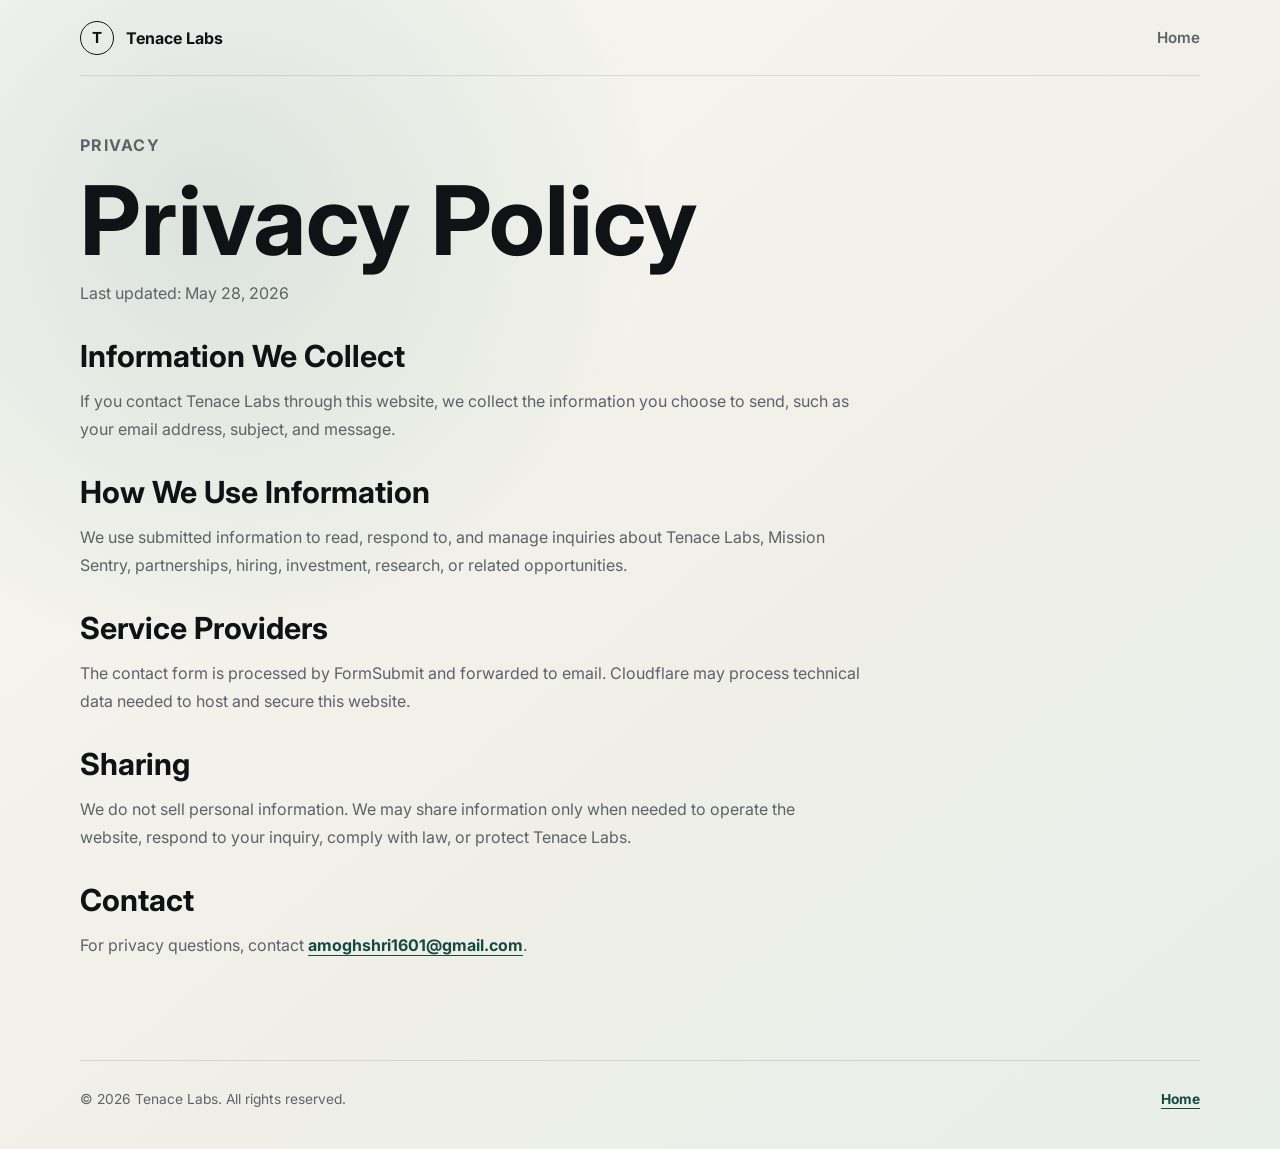
==== privacy.html @ 603c2ae4 "Add site footer and privacy policy" ====
<!doctype html>
<html lang="en">
  <head>
    <meta charset="utf-8">
    <meta name="viewport" content="width=device-width, initial-scale=1">
    <meta
      name="description"
      content="Privacy policy for Tenace Labs."
    >
    <title>Privacy | Tenace Labs</title>
    <link rel="preconnect" href="https://fonts.googleapis.com">
    <link rel="preconnect" href="https://fonts.gstatic.com" crossorigin>
    <link
      href="https://fonts.googleapis.com/css2?family=Inter:wght@400;500;600;700&display=swap"
      rel="stylesheet"
    >
    <link rel="stylesheet" href="styles.css">
  </head>
  <body>
    <main class="page-shell">
      <header class="site-header" aria-label="Primary">
        <a class="brand" href="/" aria-label="Tenace Labs home">
          <span class="brand-mark" aria-hidden="true">T</span>
          <span>Tenace Labs</span>
        </a>
        <nav class="nav-links" aria-label="Site">
          <a href="/">Home</a>
        </nav>
      </header>

      <article class="legal-page">
        <p class="eyebrow">Privacy</p>
        <h1>Privacy Policy</h1>
        <p>Last updated: May 28, 2026</p>

        <h2>Information We Collect</h2>
        <p>
          If you contact Tenace Labs through this website, we collect the information you choose to send,
          such as your email address, subject, and message.
        </p>

        <h2>How We Use Information</h2>
        <p>
          We use submitted information to read, respond to, and manage inquiries about Tenace Labs,
          Mission Sentry, partnerships, hiring, investment, research, or related opportunities.
        </p>

        <h2>Service Providers</h2>
        <p>
          The contact form is processed by FormSubmit and forwarded to email. Cloudflare may process
          technical data needed to host and secure this website.
        </p>

        <h2>Sharing</h2>
        <p>
          We do not sell personal information. We may share information only when needed to operate the
          website, respond to your inquiry, comply with law, or protect Tenace Labs.
        </p>

        <h2>Contact</h2>
        <p>
          For privacy questions, contact
          <a href="mailto:amoghshri1601@gmail.com">amoghshri1601@gmail.com</a>.
        </p>
      </article>

      <footer class="site-footer">
        <p>&copy; 2026 Tenace Labs. All rights reserved.</p>
        <nav aria-label="Legal">
          <a href="/">Home</a>
        </nav>
      </footer>
    </main>
  </body>
</html>
---- styles.css ----
:root {
  color-scheme: light;
  --bg: #f8f7f2;
  --ink: #101316;
  --muted: #5c6369;
  --line: #d9d6ca;
  --accent: #1e6b5a;
  --accent-dark: #154a40;
  --surface: #ffffff;
  --shadow: 0 24px 70px rgba(20, 24, 28, 0.08);
}

* {
  box-sizing: border-box;
}

html {
  scroll-behavior: smooth;
}

body {
  min-width: 320px;
  margin: 0;
  font-family: Inter, ui-sans-serif, system-ui, -apple-system, BlinkMacSystemFont, "Segoe UI", sans-serif;
  color: var(--ink);
  background:
    radial-gradient(circle at 16% 18%, rgba(30, 107, 90, 0.12), transparent 28rem),
    linear-gradient(140deg, #f8f7f2 0%, #f0efe8 54%, #e8eee9 100%);
}

a {
  color: inherit;
}

.page-shell {
  width: min(1120px, calc(100% - 40px));
  min-height: 100vh;
  margin: 0 auto;
  display: flex;
  flex-direction: column;
}

.site-header {
  min-height: 76px;
  display: flex;
  align-items: center;
  justify-content: space-between;
  gap: 24px;
  border-bottom: 1px solid rgba(16, 19, 22, 0.1);
}

.brand,
.nav-links,
.hero-actions,
.launch-badge {
  display: flex;
  align-items: center;
}

.brand {
  gap: 12px;
  font-weight: 700;
  text-decoration: none;
}

.brand-mark {
  width: 34px;
  height: 34px;
  display: inline-grid;
  place-items: center;
  border: 1px solid var(--ink);
  border-radius: 50%;
  font-size: 0.95rem;
}

.nav-links {
  gap: 20px;
  font-size: 0.95rem;
  font-weight: 600;
}

.nav-links a {
  color: var(--muted);
  text-decoration: none;
}

.nav-links a:hover {
  color: var(--ink);
}

.hero {
  display: grid;
  padding: 44px 0 104px;
}

.hero-grid {
  display: grid;
  grid-template-columns: minmax(0, 1fr) minmax(280px, 390px);
  align-items: start;
  gap: 40px;
}

.launch-badge {
  justify-self: end;
  max-width: 390px;
  gap: 14px;
  padding: 10px;
  color: var(--ink);
  background: rgba(255, 255, 255, 0.56);
  border: 1px solid rgba(16, 19, 22, 0.14);
  border-radius: 8px;
  box-shadow: var(--shadow);
  font-size: 0.82rem;
  font-weight: 700;
  line-height: 1.25;
  text-decoration: none;
}

.launch-logos {
  display: grid;
  grid-template-columns: 88px 44px;
  align-items: center;
  gap: 10px;
  flex: 0 0 auto;
}

.launch-logos img {
  display: block;
  width: 100%;
  max-height: 38px;
  object-fit: contain;
}

.launch-logos img:last-child {
  aspect-ratio: 1;
}

.launch-badge:hover {
  border-color: rgba(16, 19, 22, 0.34);
}

.eyebrow,
.section-label {
  margin: 0;
  color: var(--accent-dark);
  font-size: 0.78rem;
  font-weight: 700;
  letter-spacing: 0.08em;
  text-transform: uppercase;
}

h1,
h2,
p {
  overflow-wrap: anywhere;
}

h1 {
  max-width: 960px;
  margin: 20px 0 0;
  font-size: clamp(4rem, 14vw, 10.5rem);
  line-height: 0.9;
  letter-spacing: 0;
}

.hero-copy {
  max-width: 680px;
  margin: 30px 0 0;
  color: var(--muted);
  font-size: clamp(1.15rem, 2.2vw, 1.65rem);
  line-height: 1.45;
}

.project-note {
  max-width: 620px;
  margin: 18px 0 0;
  color: var(--ink);
  font-size: clamp(1rem, 1.6vw, 1.18rem);
  font-weight: 500;
  line-height: 1.55;
}

.project-note strong {
  color: var(--accent-dark);
  font-weight: 800;
}

.hero-actions {
  flex-wrap: wrap;
  gap: 14px;
  margin-top: 36px;
}

.button {
  min-height: 48px;
  display: inline-flex;
  align-items: center;
  justify-content: center;
  border-radius: 6px;
  padding: 0 20px;
  font-weight: 700;
  text-decoration: none;
  transition: transform 160ms ease, border-color 160ms ease, background 160ms ease;
}

.button:hover {
  transform: translateY(-1px);
}

.button.primary {
  color: #ffffff;
  background: var(--accent);
  border: 1px solid var(--accent);
}

.button.primary:hover {
  background: var(--accent-dark);
  border-color: var(--accent-dark);
}

.button.secondary {
  color: var(--ink);
  background: rgba(255, 255, 255, 0.54);
  border: 1px solid rgba(16, 19, 22, 0.18);
}

.button.secondary:hover {
  border-color: rgba(16, 19, 22, 0.38);
}

.content-section,
.contact-section {
  display: grid;
  grid-template-columns: minmax(220px, 0.8fr) minmax(0, 1.2fr);
  align-items: center;
  gap: 48px;
  padding: 52px 0;
  border-top: 1px solid rgba(16, 19, 22, 0.12);
}

h2 {
  margin: 10px 0 0;
  font-size: clamp(1.7rem, 4vw, 3rem);
  line-height: 1.04;
}

.content-section p:not(.section-label) {
  max-width: 680px;
  margin: 0;
  color: var(--muted);
  font-size: clamp(1.05rem, 1.8vw, 1.3rem);
  line-height: 1.65;
}

.contact-section {
  padding-bottom: 72px;
}

.contact-section p {
  max-width: 420px;
  margin: 16px 0 0;
  color: var(--muted);
  font-size: 1rem;
  line-height: 1.6;
}

.contact-section a {
  color: var(--accent-dark);
  font-weight: 700;
  text-underline-offset: 4px;
}

.inquiry-form {
  display: grid;
  gap: 16px;
}

.form-honey {
  position: absolute;
  left: -9999px;
}

.inquiry-form label {
  display: grid;
  gap: 8px;
}

.inquiry-form span {
  color: var(--muted);
  font-size: 0.82rem;
  font-weight: 700;
}

.inquiry-form input,
.inquiry-form textarea {
  width: 100%;
  border: 1px solid rgba(16, 19, 22, 0.18);
  border-radius: 6px;
  padding: 13px 14px;
  color: var(--ink);
  background: rgba(255, 255, 255, 0.72);
  font: inherit;
  line-height: 1.45;
  outline: none;
}

.inquiry-form textarea {
  resize: vertical;
  min-height: 148px;
}

.inquiry-form input:focus,
.inquiry-form textarea:focus {
  border-color: var(--accent);
  box-shadow: 0 0 0 3px rgba(30, 107, 90, 0.14);
}

.inquiry-form .button {
  width: fit-content;
  cursor: pointer;
}

.form-note {
  margin: -4px 0 0;
  color: var(--muted);
  font-size: 0.82rem;
  line-height: 1.5;
}

.site-footer {
  display: grid;
  grid-template-columns: auto auto;
  gap: 12px 28px;
  align-items: start;
  padding: 28px 0 40px;
  border-top: 1px solid rgba(16, 19, 22, 0.12);
  color: var(--muted);
  font-size: 0.86rem;
  line-height: 1.5;
}

.site-footer p {
  margin: 0;
}

.site-footer nav {
  justify-self: end;
}

.site-footer a,
.legal-page a {
  color: var(--accent-dark);
  font-weight: 700;
  text-underline-offset: 4px;
}

.footer-disclaimer {
  grid-column: 1 / -1;
  max-width: 760px;
}

.legal-page {
  max-width: 780px;
  padding: 56px 0 84px;
}

.legal-page h1 {
  margin-top: 18px;
  font-size: clamp(3rem, 8vw, 6rem);
}

.legal-page h2 {
  margin-top: 34px;
  font-size: clamp(1.35rem, 2.5vw, 1.9rem);
}

.legal-page p {
  color: var(--muted);
  font-size: 1rem;
  line-height: 1.7;
}

@media (max-width: 720px) {
  .page-shell {
    width: min(100% - 28px, 1120px);
  }

  .site-header {
    min-height: 68px;
  }

  .nav-links {
    gap: 14px;
    font-size: 0.9rem;
  }

  .hero {
    padding: 40px 0 72px;
  }

  .hero-grid {
    grid-template-columns: 1fr;
    gap: 28px;
  }

  h1 {
    font-size: clamp(3.35rem, 19vw, 7rem);
  }

  .content-section,
  .contact-section {
    grid-template-columns: 1fr;
    gap: 20px;
    padding: 42px 0;
  }

  .site-footer {
    grid-template-columns: 1fr;
  }

  .site-footer nav {
    justify-self: start;
  }
}

@media (max-width: 460px) {
  .site-header {
    align-items: flex-start;
    flex-direction: column;
    justify-content: center;
    gap: 10px;
    padding: 16px 0;
  }

  .hero {
    padding-top: 36px;
  }

  .hero-grid {
    gap: 24px;
  }

  .button {
    width: 100%;
  }

  .launch-badge {
    align-items: flex-start;
    flex-direction: column;
    justify-self: stretch;
    max-width: 100%;
  }

  .inquiry-form .button {
    width: 100%;
  }
}
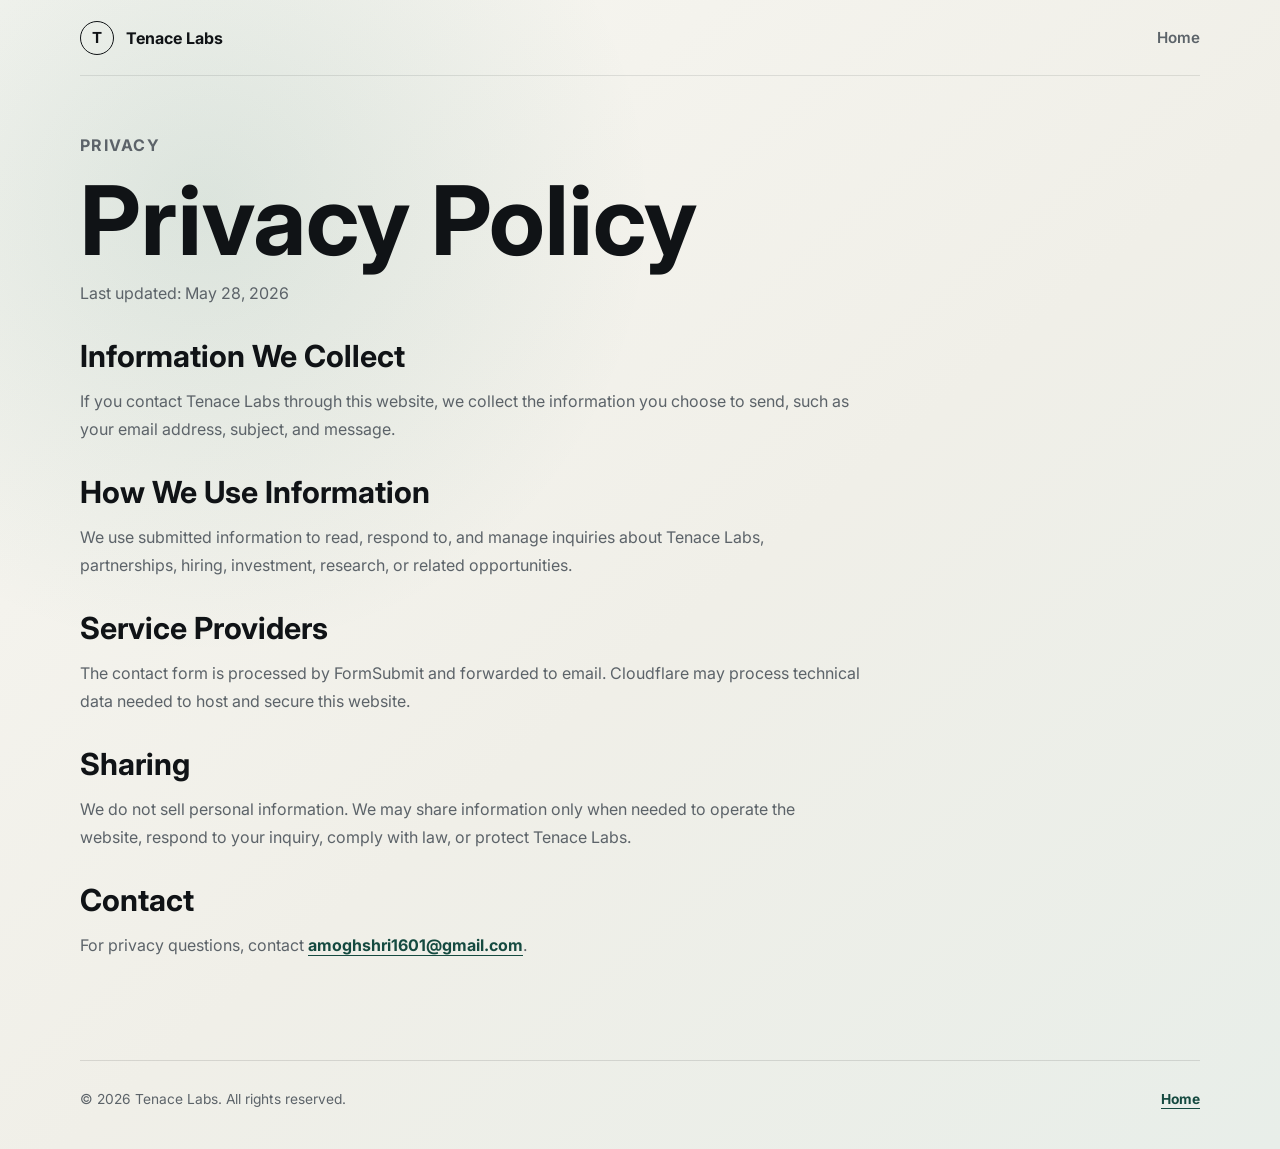
==== commit 59fe035e: "Reframe site around tactile robotics" ====
--- a/privacy.html
+++ b/privacy.html
@@ -42,7 +42,7 @@
         <h2>How We Use Information</h2>
         <p>
           We use submitted information to read, respond to, and manage inquiries about Tenace Labs,
-          Mission Sentry, partnerships, hiring, investment, research, or related opportunities.
+          partnerships, hiring, investment, research, or related opportunities.
         </p>
 
         <h2>Service Providers</h2>
--- a/styles.css
+++ b/styles.css
@@ -157,7 +157,7 @@
 
 h1 {
   max-width: 960px;
-  margin: 20px 0 0;
+  margin: 0;
   font-size: clamp(4rem, 14vw, 10.5rem);
   line-height: 0.9;
   letter-spacing: 0;
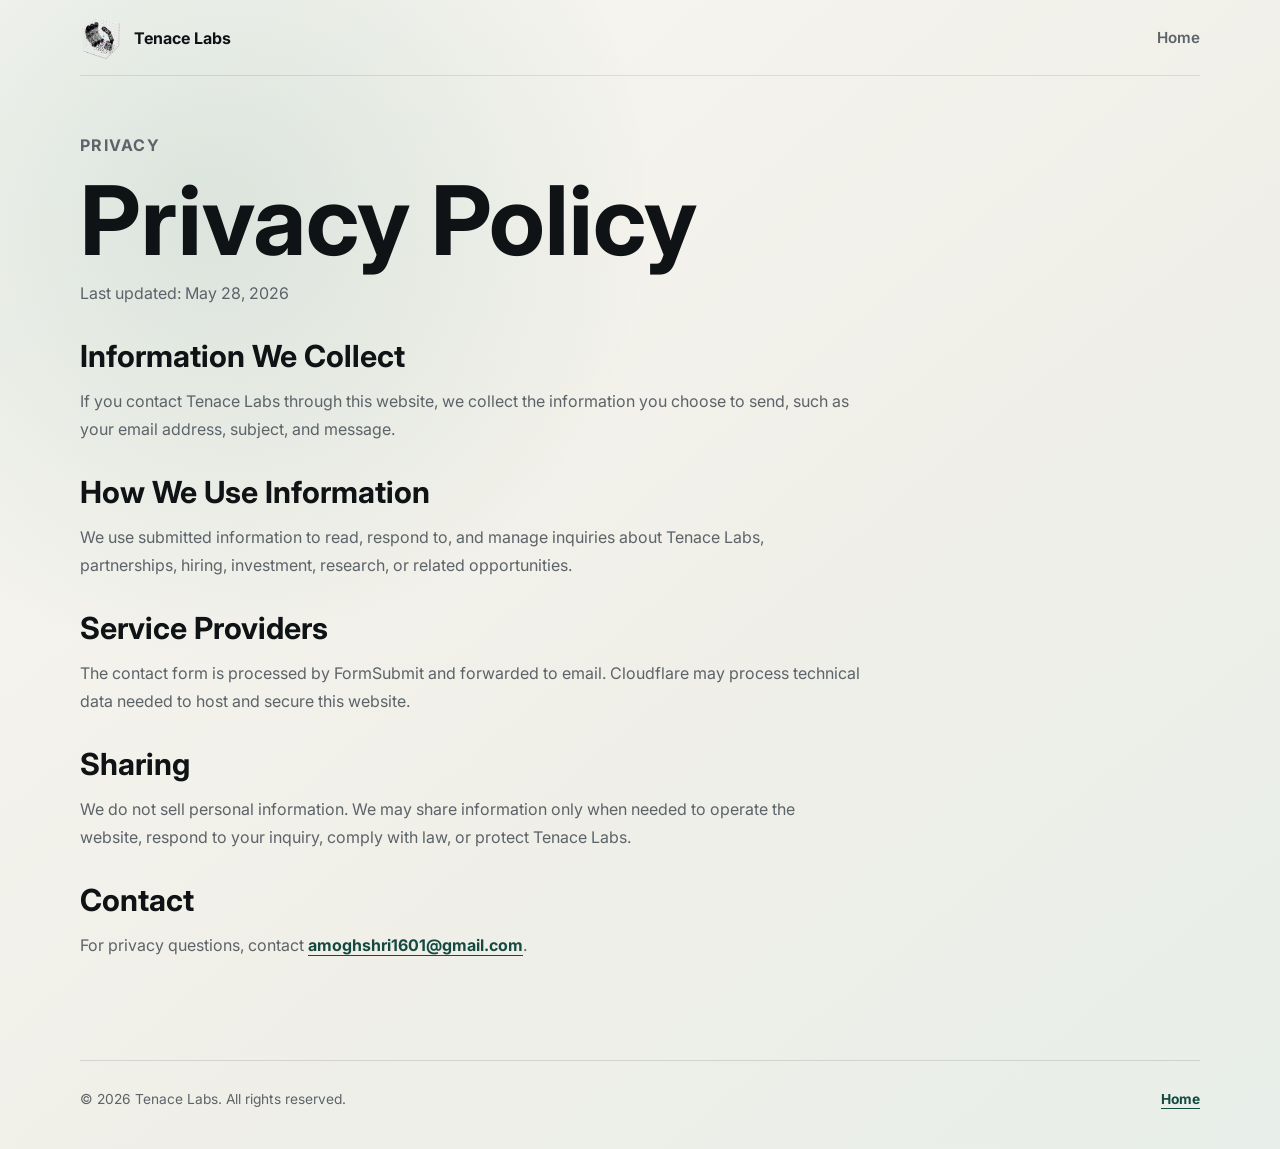
==== commit b96a492d: "Add hand grid company logo" ====
--- a/privacy.html
+++ b/privacy.html
@@ -20,7 +20,7 @@
     <main class="page-shell">
       <header class="site-header" aria-label="Primary">
         <a class="brand" href="/" aria-label="Tenace Labs home">
-          <span class="brand-mark" aria-hidden="true">T</span>
+          <img class="brand-mark" src="assets/tenace-labs-logo.png" alt="" aria-hidden="true">
           <span>Tenace Labs</span>
         </a>
         <nav class="nav-links" aria-label="Site">
--- a/styles.css
+++ b/styles.css
@@ -51,7 +51,6 @@
 
 .brand,
 .nav-links,
-.hero-actions,
 .launch-badge {
   display: flex;
   align-items: center;
@@ -64,13 +63,10 @@
 }
 
 .brand-mark {
-  width: 34px;
-  height: 34px;
-  display: inline-grid;
-  place-items: center;
-  border: 1px solid var(--ink);
-  border-radius: 50%;
-  font-size: 0.95rem;
+  width: 42px;
+  height: 42px;
+  display: block;
+  object-fit: contain;
 }
 
 .nav-links {
@@ -171,7 +167,8 @@
   line-height: 1.45;
 }
 
-.project-note {
+.project-note,
+.prototype-note {
   max-width: 620px;
   margin: 18px 0 0;
   color: var(--ink);
@@ -180,15 +177,17 @@
   line-height: 1.55;
 }
 
-.project-note strong {
+.prototype-note {
+  max-width: 560px;
+  margin-top: 12px;
+  color: var(--muted);
+  font-size: 0.98rem;
+}
+
+.project-note strong,
+.prototype-note strong {
   color: var(--accent-dark);
   font-weight: 800;
-}
-
-.hero-actions {
-  flex-wrap: wrap;
-  gap: 14px;
-  margin-top: 36px;
 }
 
 .button {
@@ -228,6 +227,73 @@
   border-color: rgba(16, 19, 22, 0.38);
 }
 
+.project-links {
+  max-width: 680px;
+  margin-top: 34px;
+  display: grid;
+  grid-template-columns: repeat(2, minmax(0, 1fr));
+  gap: 12px;
+}
+
+.project-link {
+  min-height: 156px;
+  display: grid;
+  grid-template-columns: minmax(0, 1fr) auto;
+  align-items: start;
+  gap: 18px;
+  padding: 22px;
+  border: 1px solid rgba(16, 19, 22, 0.14);
+  border-radius: 8px;
+  color: var(--ink);
+  background: rgba(255, 255, 255, 0.44);
+  text-decoration: none;
+  box-shadow: 0 18px 45px rgba(20, 24, 28, 0.05);
+  transition: transform 160ms ease, border-color 160ms ease, background 160ms ease;
+}
+
+.project-link:hover {
+  transform: translateY(-2px);
+  border-color: rgba(30, 107, 90, 0.34);
+  background: rgba(255, 255, 255, 0.64);
+}
+
+.project-link strong {
+  display: block;
+  color: var(--ink);
+  font-size: 1.2rem;
+  line-height: 1.25;
+}
+
+.project-link-body {
+  display: grid;
+  gap: 12px;
+}
+
+.project-link-copy {
+  color: var(--muted);
+  font-size: 0.93rem;
+  font-weight: 500;
+  line-height: 1.55;
+}
+
+.project-link-arrow {
+  display: inline-grid;
+  width: 34px;
+  height: 34px;
+  place-items: center;
+  border: 1px solid rgba(16, 19, 22, 0.18);
+  border-radius: 50%;
+  color: var(--accent-dark);
+  font-size: 1.05rem;
+  transition: transform 160ms ease, border-color 160ms ease, background 160ms ease;
+}
+
+.project-link:hover .project-link-arrow {
+  transform: translateX(2px);
+  border-color: rgba(30, 107, 90, 0.5);
+  background: rgba(30, 107, 90, 0.08);
+}
+
 .content-section,
 .contact-section {
   display: grid;
@@ -401,6 +467,15 @@
   .hero-grid {
     grid-template-columns: 1fr;
     gap: 28px;
+  }
+
+  .project-links {
+    grid-template-columns: 1fr;
+  }
+
+  .project-link {
+    min-height: 132px;
+    padding: 20px;
   }
 
   h1 {
